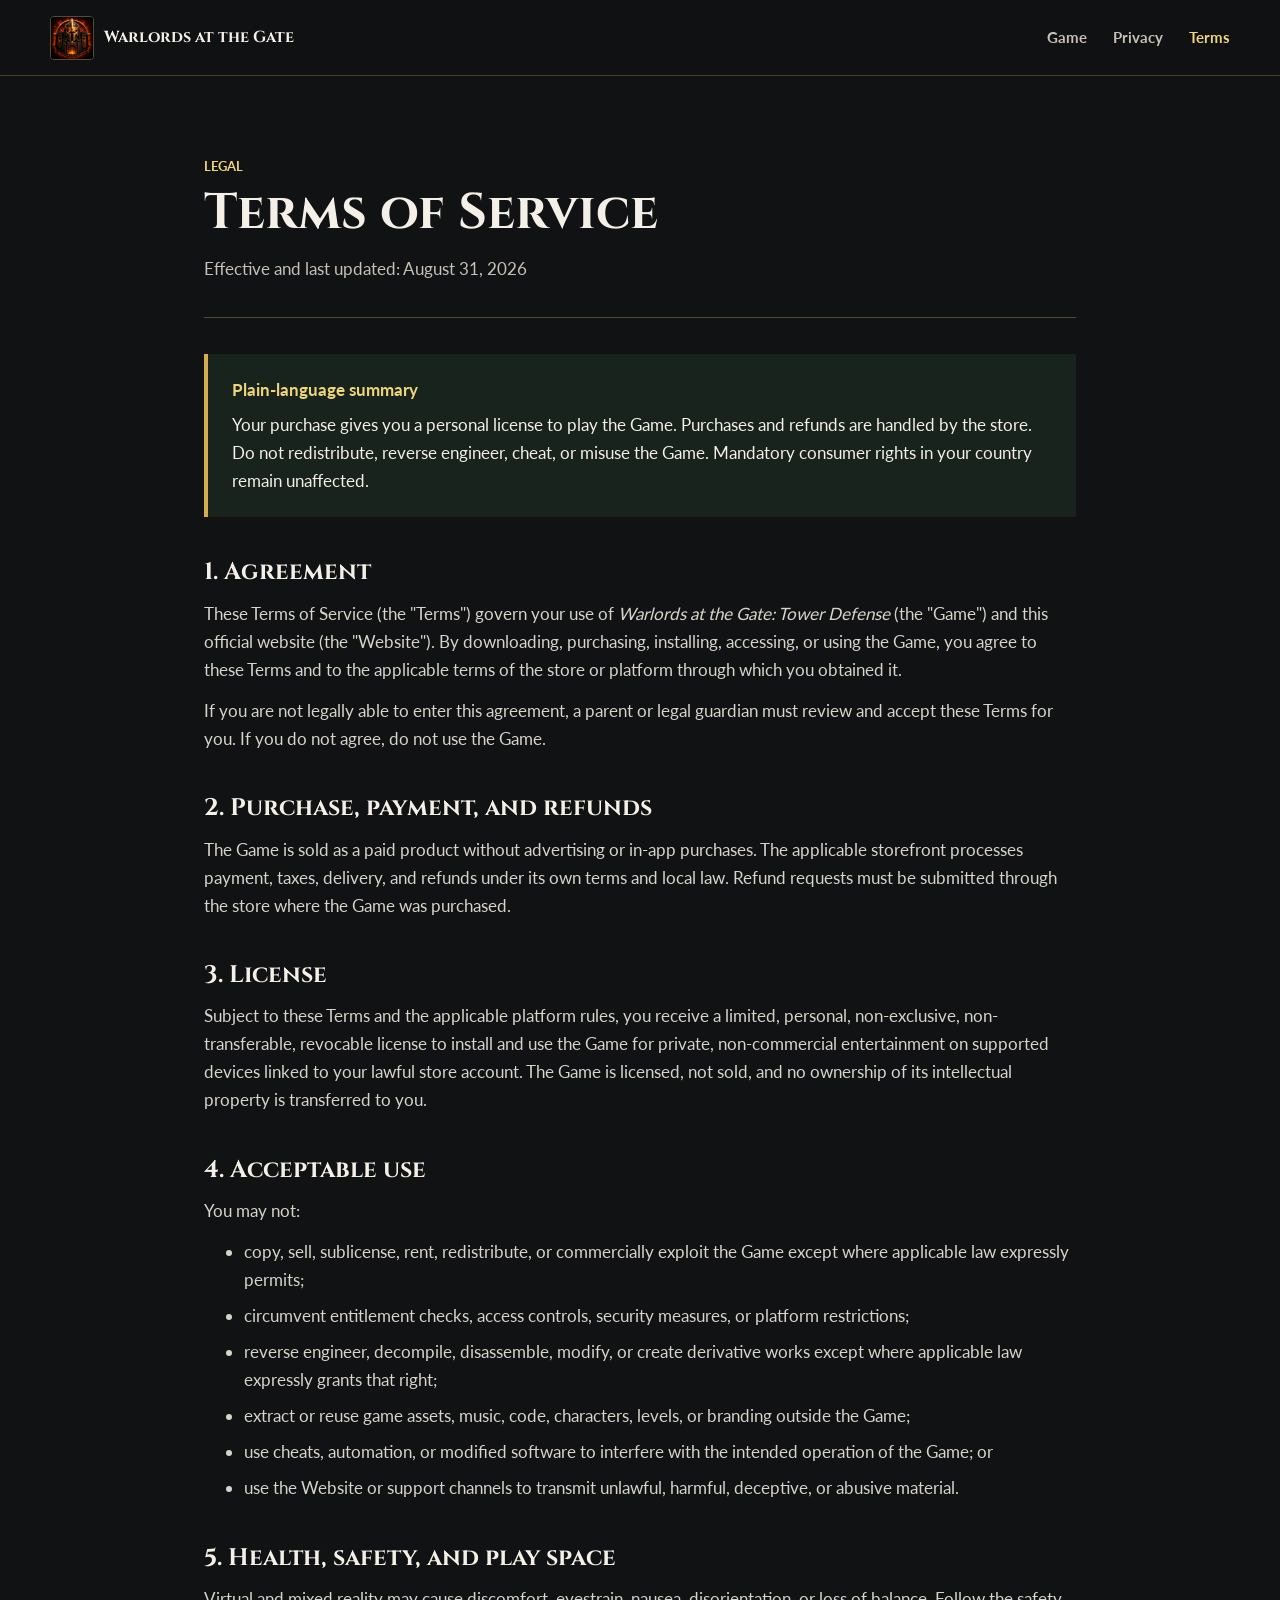
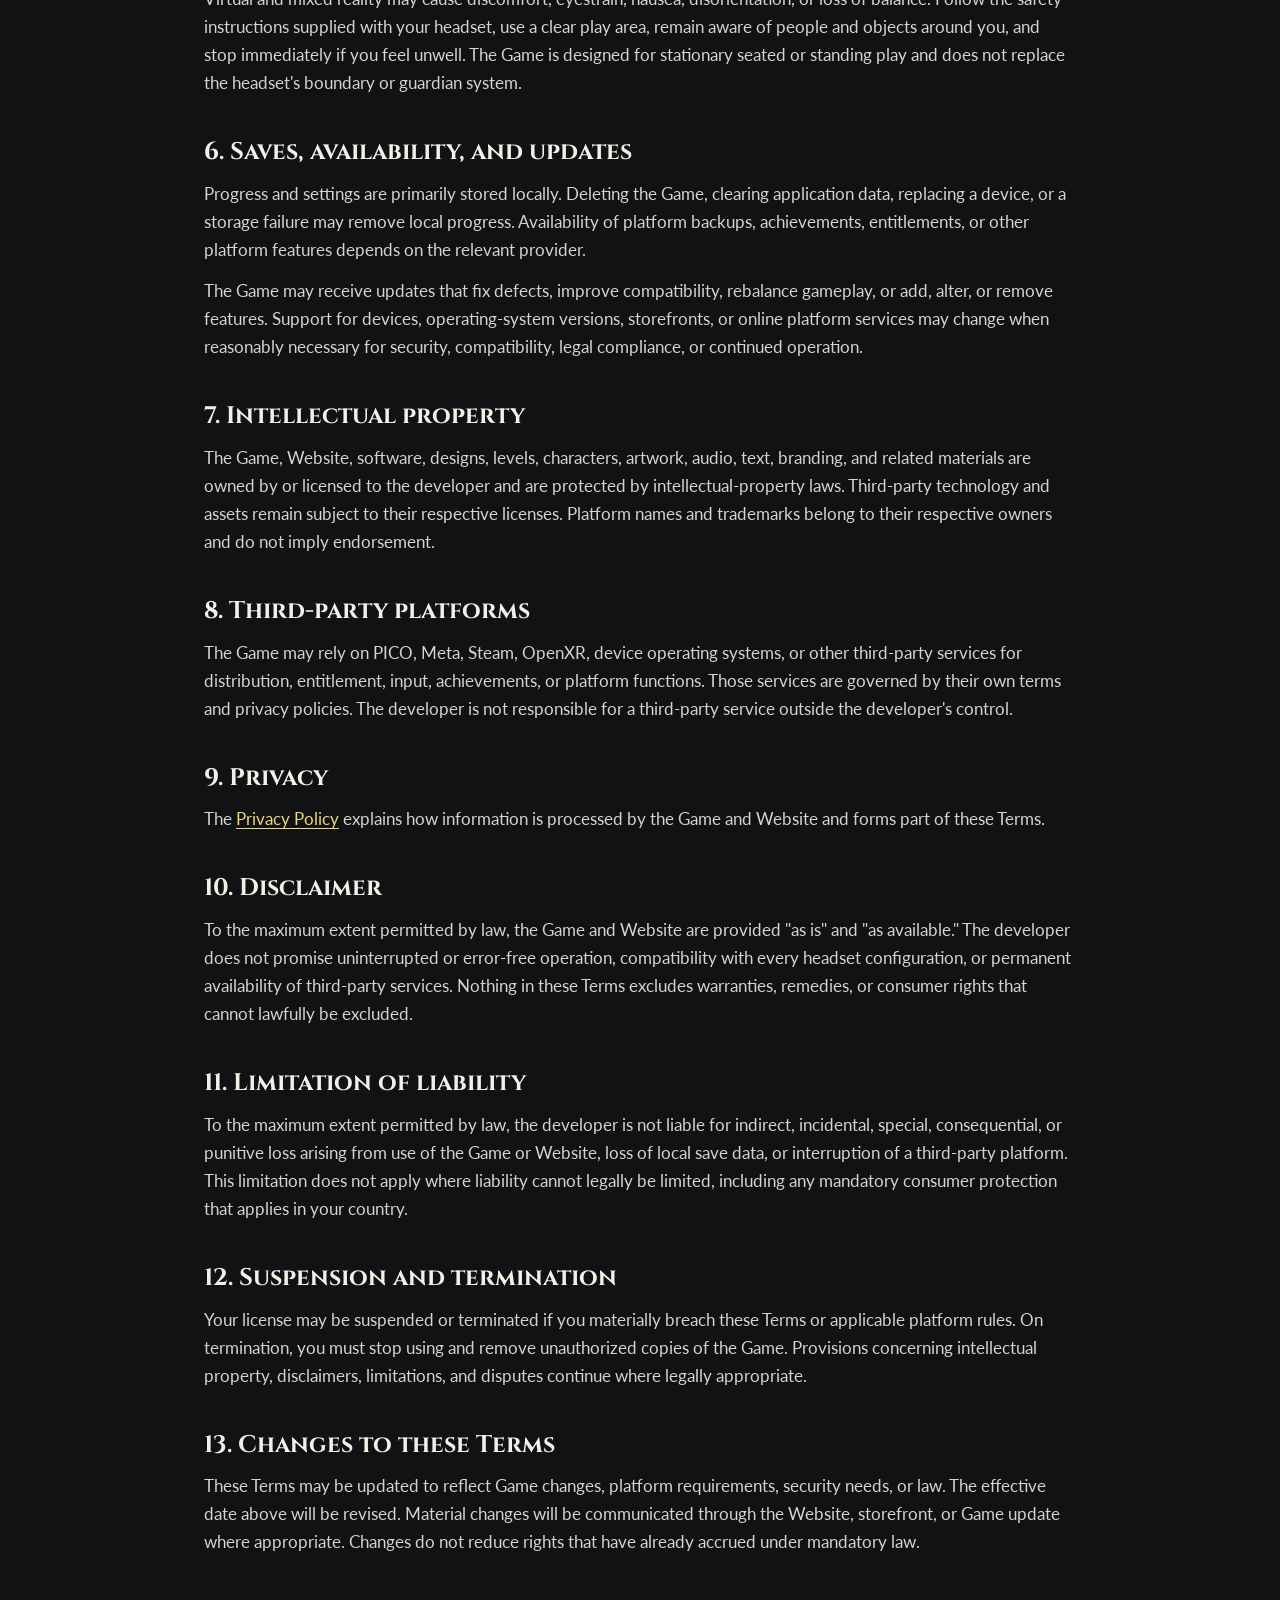
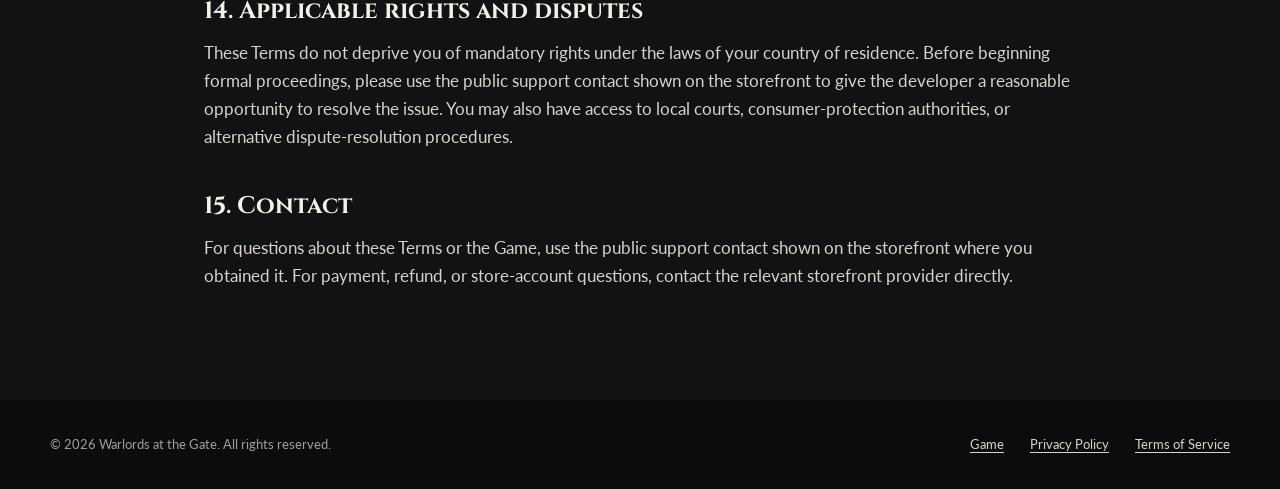
==== terms.html @ 56cf53b3 "Launch Warlords at the Gate website" ====
<!doctype html>
<html lang="en">
<head>
  <meta charset="utf-8">
  <meta name="viewport" content="width=device-width, initial-scale=1">
  <meta name="theme-color" content="#151515">
  <meta name="description" content="Terms of Service for Warlords at the Gate: Tower Defense and its official website.">
  <meta name="robots" content="index,follow">
  <link rel="canonical" href="https://zaazmedia.github.io/warlords-at-the-gate/terms.html">
  <meta property="og:type" content="website">
  <meta property="og:url" content="https://zaazmedia.github.io/warlords-at-the-gate/terms.html">
  <meta property="og:title" content="Terms of Service | Warlords at the Gate">
  <meta property="og:description" content="Terms of Service for Warlords at the Gate: Tower Defense and its official website.">
  <meta property="og:image" content="https://zaazmedia.github.io/warlords-at-the-gate/assets/images/citadel-defense.webp">
  <title>Terms of Service | Warlords at the Gate</title>
  <link rel="icon" href="assets/images/icon-256.png" type="image/png">
  <link rel="manifest" href="site.webmanifest">
  <link rel="stylesheet" href="assets/css/site.css">
</head>
<body class="legal-page">
  <a class="skip-link" href="#main">Skip to content</a>
  <header class="site-header">
    <a class="brand" href="index.html" aria-label="Warlords at the Gate home">
      <img src="assets/images/icon-256.png" alt="" width="44" height="44">
      <span>Warlords at the Gate</span>
    </a>
    <nav aria-label="Primary navigation">
      <a href="index.html">Game</a>
      <a href="privacy.html">Privacy</a>
      <a aria-current="page" href="terms.html">Terms</a>
    </nav>
  </header>

  <main id="main" class="legal-shell">
    <header class="legal-heading">
      <p class="eyebrow">Legal</p>
      <h1>Terms of Service</h1>
      <p>Effective and last updated: August 31, 2026</p>
    </header>

    <div class="legal-summary">
      <strong>Plain-language summary</strong>
      <p>Your purchase gives you a personal license to play the Game. Purchases and refunds are handled by the store. Do not redistribute, reverse engineer, cheat, or misuse the Game. Mandatory consumer rights in your country remain unaffected.</p>
    </div>

    <article class="legal-copy">
      <h2>1. Agreement</h2>
      <p>These Terms of Service (the "Terms") govern your use of <em>Warlords at the Gate: Tower Defense</em> (the "Game") and this official website (the "Website"). By downloading, purchasing, installing, accessing, or using the Game, you agree to these Terms and to the applicable terms of the store or platform through which you obtained it.</p>
      <p>If you are not legally able to enter this agreement, a parent or legal guardian must review and accept these Terms for you. If you do not agree, do not use the Game.</p>

      <h2>2. Purchase, payment, and refunds</h2>
      <p>The Game is sold as a paid product without advertising or in-app purchases. The applicable storefront processes payment, taxes, delivery, and refunds under its own terms and local law. Refund requests must be submitted through the store where the Game was purchased.</p>

      <h2>3. License</h2>
      <p>Subject to these Terms and the applicable platform rules, you receive a limited, personal, non-exclusive, non-transferable, revocable license to install and use the Game for private, non-commercial entertainment on supported devices linked to your lawful store account. The Game is licensed, not sold, and no ownership of its intellectual property is transferred to you.</p>

      <h2>4. Acceptable use</h2>
      <p>You may not:</p>
      <ul>
        <li>copy, sell, sublicense, rent, redistribute, or commercially exploit the Game except where applicable law expressly permits;</li>
        <li>circumvent entitlement checks, access controls, security measures, or platform restrictions;</li>
        <li>reverse engineer, decompile, disassemble, modify, or create derivative works except where applicable law expressly grants that right;</li>
        <li>extract or reuse game assets, music, code, characters, levels, or branding outside the Game;</li>
        <li>use cheats, automation, or modified software to interfere with the intended operation of the Game; or</li>
        <li>use the Website or support channels to transmit unlawful, harmful, deceptive, or abusive material.</li>
      </ul>

      <h2>5. Health, safety, and play space</h2>
      <p>Virtual and mixed reality may cause discomfort, eyestrain, nausea, disorientation, or loss of balance. Follow the safety instructions supplied with your headset, use a clear play area, remain aware of people and objects around you, and stop immediately if you feel unwell. The Game is designed for stationary seated or standing play and does not replace the headset's boundary or guardian system.</p>

      <h2>6. Saves, availability, and updates</h2>
      <p>Progress and settings are primarily stored locally. Deleting the Game, clearing application data, replacing a device, or a storage failure may remove local progress. Availability of platform backups, achievements, entitlements, or other platform features depends on the relevant provider.</p>
      <p>The Game may receive updates that fix defects, improve compatibility, rebalance gameplay, or add, alter, or remove features. Support for devices, operating-system versions, storefronts, or online platform services may change when reasonably necessary for security, compatibility, legal compliance, or continued operation.</p>

      <h2>7. Intellectual property</h2>
      <p>The Game, Website, software, designs, levels, characters, artwork, audio, text, branding, and related materials are owned by or licensed to the developer and are protected by intellectual-property laws. Third-party technology and assets remain subject to their respective licenses. Platform names and trademarks belong to their respective owners and do not imply endorsement.</p>

      <h2>8. Third-party platforms</h2>
      <p>The Game may rely on PICO, Meta, Steam, OpenXR, device operating systems, or other third-party services for distribution, entitlement, input, achievements, or platform functions. Those services are governed by their own terms and privacy policies. The developer is not responsible for a third-party service outside the developer's control.</p>

      <h2>9. Privacy</h2>
      <p>The <a href="privacy.html">Privacy Policy</a> explains how information is processed by the Game and Website and forms part of these Terms.</p>

      <h2>10. Disclaimer</h2>
      <p>To the maximum extent permitted by law, the Game and Website are provided "as is" and "as available." The developer does not promise uninterrupted or error-free operation, compatibility with every headset configuration, or permanent availability of third-party services. Nothing in these Terms excludes warranties, remedies, or consumer rights that cannot lawfully be excluded.</p>

      <h2>11. Limitation of liability</h2>
      <p>To the maximum extent permitted by law, the developer is not liable for indirect, incidental, special, consequential, or punitive loss arising from use of the Game or Website, loss of local save data, or interruption of a third-party platform. This limitation does not apply where liability cannot legally be limited, including any mandatory consumer protection that applies in your country.</p>

      <h2>12. Suspension and termination</h2>
      <p>Your license may be suspended or terminated if you materially breach these Terms or applicable platform rules. On termination, you must stop using and remove unauthorized copies of the Game. Provisions concerning intellectual property, disclaimers, limitations, and disputes continue where legally appropriate.</p>

      <h2>13. Changes to these Terms</h2>
      <p>These Terms may be updated to reflect Game changes, platform requirements, security needs, or law. The effective date above will be revised. Material changes will be communicated through the Website, storefront, or Game update where appropriate. Changes do not reduce rights that have already accrued under mandatory law.</p>

      <h2>14. Applicable rights and disputes</h2>
      <p>These Terms do not deprive you of mandatory rights under the laws of your country of residence. Before beginning formal proceedings, please use the public support contact shown on the storefront to give the developer a reasonable opportunity to resolve the issue. You may also have access to local courts, consumer-protection authorities, or alternative dispute-resolution procedures.</p>

      <h2>15. Contact</h2>
      <p>For questions about these Terms or the Game, use the public support contact shown on the storefront where you obtained it. For payment, refund, or store-account questions, contact the relevant storefront provider directly.</p>
    </article>
  </main>

  <footer class="site-footer">
    <p>&copy; 2026 Warlords at the Gate. All rights reserved.</p>
    <nav aria-label="Legal navigation"><a href="index.html">Game</a><a href="privacy.html">Privacy Policy</a><a href="terms.html">Terms of Service</a></nav>
  </footer>
</body>
</html>
---- assets/css/site.css ----
@font-face {
  font-family: "Cinzel";
  src: url("../fonts/Cinzel.ttf") format("truetype");
  font-display: swap;
}

@font-face {
  font-family: "Lato";
  src: url("../fonts/Lato-Regular.ttf") format("truetype");
  font-display: swap;
}

@font-face {
  font-family: "Lato";
  src: url("../fonts/Lato-Bold.ttf") format("truetype");
  font-weight: 700;
  font-display: swap;
}

:root {
  color-scheme: dark;
  --ink: #f4f0e7;
  --muted: #c6c2b8;
  --night: #111213;
  --stone: #1b1d1e;
  --stone-light: #272a2b;
  --forest: #18231d;
  --gold: #d4ad4f;
  --gold-bright: #f0d67b;
  --red: #a52f2b;
  --blue: #4a7e9f;
  --line: #554a33;
  --max-width: 1180px;
}

* {
  box-sizing: border-box;
}

html {
  scroll-behavior: smooth;
  background: var(--night);
}

body {
  margin: 0;
  color: var(--ink);
  background: var(--night);
  font-family: "Lato", system-ui, sans-serif;
  font-size: 17px;
  line-height: 1.65;
}

img {
  display: block;
  max-width: 100%;
}

a {
  color: var(--gold-bright);
  text-underline-offset: 0.2em;
}

a:hover {
  color: #ffffff;
}

h1,
h2,
h3 {
  margin: 0;
  font-family: "Cinzel", Georgia, serif;
  font-weight: 700;
  line-height: 1.15;
  letter-spacing: 0;
}

h1 {
  font-size: 64px;
}

h2 {
  font-size: 38px;
}

h3 {
  font-size: 23px;
}

p {
  margin: 0;
}

.skip-link {
  position: fixed;
  z-index: 100;
  top: 12px;
  left: 12px;
  padding: 10px 14px;
  color: var(--night);
  background: var(--gold-bright);
  transform: translateY(-160%);
}

.skip-link:focus {
  transform: translateY(0);
}

.site-header {
  position: absolute;
  z-index: 20;
  top: 0;
  left: 0;
  right: 0;
  display: flex;
  align-items: center;
  justify-content: space-between;
  min-height: 76px;
  padding: 12px max(24px, calc((100% - var(--max-width)) / 2));
  border-bottom: 1px solid rgba(212, 173, 79, 0.3);
  background: rgba(17, 18, 19, 0.92);
}

.brand {
  display: flex;
  align-items: center;
  gap: 10px;
  color: var(--ink);
  font-family: "Cinzel", Georgia, serif;
  font-size: 16px;
  font-weight: 700;
  text-decoration: none;
}

.brand img {
  width: 44px;
  height: 44px;
  object-fit: cover;
  border: 1px solid var(--line);
  border-radius: 4px;
}

.site-header nav,
.site-footer nav {
  display: flex;
  align-items: center;
  gap: 26px;
}

.site-header nav a {
  color: var(--muted);
  font-size: 15px;
  font-weight: 700;
  text-decoration: none;
}

.site-header nav a:hover,
.site-header nav a[aria-current="page"] {
  color: var(--gold-bright);
}

.hero {
  position: relative;
  display: grid;
  align-items: center;
  min-height: 780px;
  height: 86svh;
  max-height: 920px;
  overflow: hidden;
  border-bottom: 1px solid var(--line);
}

.hero-media,
.hero-shade {
  position: absolute;
  inset: 0;
  width: 100%;
  height: 100%;
}

.hero-media {
  object-fit: cover;
  object-position: center;
}

.hero-shade {
  background: rgba(5, 7, 8, 0.42);
  box-shadow: inset 620px 0 200px rgba(5, 7, 8, 0.82);
}

.hero-content {
  position: relative;
  z-index: 2;
  width: min(640px, calc(100% - 48px));
  margin: 92px max(24px, calc((100% - var(--max-width)) / 2)) 0;
}

.hero-logo {
  width: 390px;
  max-height: 260px;
  margin-bottom: 12px;
  object-fit: contain;
  object-position: left center;
}

.hero h1 {
  max-width: 620px;
  text-shadow: 0 3px 18px #000000;
}

.hero-copy {
  max-width: 600px;
  margin-top: 18px;
  color: #f4f0e7;
  font-size: 21px;
  line-height: 1.55;
  text-shadow: 0 2px 10px #000000;
}

.hero-actions {
  display: flex;
  flex-wrap: wrap;
  gap: 12px;
  margin-top: 28px;
}

.button {
  display: inline-flex;
  align-items: center;
  justify-content: center;
  min-height: 48px;
  padding: 11px 18px;
  border: 1px solid var(--gold);
  border-radius: 5px;
  font-weight: 700;
  text-decoration: none;
}

.button-primary {
  color: #17120a;
  background: var(--gold-bright);
}

.button-primary:hover {
  color: #000000;
  background: #ffffff;
}

.button-secondary {
  color: var(--ink);
  background: rgba(17, 18, 19, 0.78);
}

.release-note {
  margin-top: 18px;
  color: var(--muted);
  font-size: 14px;
}

.fact-band {
  display: grid;
  grid-template-columns: repeat(4, 1fr);
  width: 100%;
  padding: 22px max(24px, calc((100% - var(--max-width)) / 2));
  background: var(--stone-light);
  border-bottom: 1px solid var(--line);
}

.fact-band div {
  display: flex;
  align-items: baseline;
  justify-content: center;
  gap: 9px;
  min-height: 42px;
  padding: 0 18px;
  border-right: 1px solid #464849;
}

.fact-band div:last-child {
  border-right: 0;
}

.fact-band strong {
  color: var(--gold-bright);
  font-family: "Cinzel", Georgia, serif;
  font-size: 28px;
}

.fact-band span {
  color: var(--muted);
  font-size: 14px;
}

.section {
  padding: 96px max(24px, calc((100% - var(--max-width)) / 2));
}

.section-heading {
  max-width: 780px;
  margin-bottom: 48px;
}

.section-heading h2,
.showcase-copy h2 {
  margin-top: 8px;
}

.section-heading > p:last-child,
.showcase-copy > p {
  margin-top: 16px;
  color: var(--muted);
  font-size: 19px;
}

.eyebrow {
  color: var(--gold-bright);
  font-size: 13px;
  font-weight: 700;
  text-transform: uppercase;
}

.modes {
  background: var(--night);
}

.mode-grid {
  display: grid;
  grid-template-columns: repeat(2, minmax(0, 1fr));
  gap: 24px;
}

.mode-item {
  display: grid;
  grid-template-columns: 68px 1fr;
  gap: 20px;
  min-height: 250px;
  padding: 28px;
  border: 1px solid #514528;
  border-top: 4px solid var(--red);
  border-radius: 6px;
  background: var(--stone);
}

.mode-item:last-child {
  border-top-color: var(--blue);
}

.mode-item p {
  margin-top: 14px;
  color: var(--muted);
}

.mode-number {
  color: #d85b45;
  font-family: "Cinzel", Georgia, serif;
  font-size: 40px;
  font-weight: 700;
}

.mode-number-beast {
  color: #75a8c6;
}

.showcase {
  display: grid;
  grid-template-columns: minmax(0, 1.45fr) minmax(340px, 0.55fr);
  align-items: stretch;
  min-height: 650px;
  background: #0e1112;
  border-top: 1px solid var(--line);
  border-bottom: 1px solid var(--line);
}

.showcase-media {
  min-height: 540px;
  overflow: hidden;
}

.showcase-media img {
  width: 100%;
  height: 100%;
  object-fit: cover;
}

.showcase-copy {
  display: flex;
  flex-direction: column;
  justify-content: center;
  padding: 64px max(30px, calc((100vw - var(--max-width)) / 2));
  border-left: 1px solid var(--line);
  background: var(--forest);
}

.feature-list {
  margin: 26px 0 0;
  padding-left: 22px;
  color: var(--ink);
}

.feature-list li + li {
  margin-top: 8px;
}

.battlefields {
  background: var(--stone);
}

.gallery {
  display: grid;
  grid-template-columns: repeat(2, minmax(0, 1fr));
  gap: 22px;
}

.gallery figure {
  margin: 0;
  overflow: hidden;
  border: 1px solid #494949;
  border-radius: 6px;
  background: var(--night);
}

.gallery-main {
  grid-column: 1 / -1;
}

.gallery img {
  width: 100%;
  aspect-ratio: 16 / 9;
  object-fit: cover;
}

.gallery figcaption {
  min-height: 58px;
  padding: 15px 18px;
  color: var(--muted);
  font-size: 15px;
}

.feature-band {
  padding: 92px max(24px, calc((100% - var(--max-width)) / 2));
  background: #182025;
}

.section-heading.compact {
  margin-bottom: 36px;
}

.feature-grid {
  display: grid;
  grid-template-columns: repeat(4, minmax(0, 1fr));
  border-top: 1px solid #485866;
  border-bottom: 1px solid #485866;
}

.feature-grid article {
  min-height: 190px;
  padding: 28px 22px;
  border-right: 1px solid #485866;
}

.feature-grid article:last-child {
  border-right: 0;
}

.feature-grid h3 {
  font-size: 19px;
}

.feature-grid p {
  margin-top: 13px;
  color: var(--muted);
  font-size: 15px;
}

.closing-band {
  display: grid;
  grid-template-columns: minmax(240px, 420px) minmax(0, 600px);
  align-items: center;
  justify-content: center;
  gap: 56px;
  padding: 66px 24px;
  background: #24191a;
  border-top: 1px solid #70413c;
  border-bottom: 1px solid var(--line);
}

.closing-band img {
  width: 100%;
  max-height: 270px;
  object-fit: contain;
}

.closing-band p {
  margin-top: 14px;
  color: var(--muted);
  font-size: 18px;
}

.site-footer {
  display: grid;
  grid-template-columns: auto 1fr;
  align-items: center;
  gap: 18px 40px;
  padding: 34px max(24px, calc((100% - var(--max-width)) / 2));
  color: #9f9f9b;
  background: #0b0c0d;
  font-size: 13px;
}

.site-footer nav {
  justify-content: flex-end;
}

.site-footer a {
  color: #d8d4ca;
}

.trademark-note {
  grid-column: 1 / -1;
  border-top: 1px solid #2b2d2e;
  padding-top: 16px;
}

.legal-page .site-header {
  position: relative;
}

.legal-shell {
  max-width: 920px;
  margin: 0 auto;
  padding: 80px 24px 110px;
}

.legal-heading {
  padding-bottom: 34px;
  border-bottom: 1px solid var(--line);
}

.legal-heading h1 {
  margin-top: 8px;
  font-size: 50px;
}

.legal-heading > p:last-child {
  margin-top: 12px;
  color: var(--muted);
}

.legal-summary {
  margin: 36px 0;
  padding: 22px 24px;
  border-left: 4px solid var(--gold);
  background: var(--forest);
}

.legal-summary strong {
  color: var(--gold-bright);
}

.legal-summary p {
  margin-top: 7px;
}

.legal-copy h2 {
  margin-top: 42px;
  font-size: 24px;
}

.legal-copy p,
.legal-copy ul {
  margin-top: 13px;
  color: #d7d4cc;
}

.legal-copy li + li {
  margin-top: 8px;
}

.not-found {
  display: grid;
  place-items: center;
  min-height: 100svh;
  padding: 24px;
  text-align: center;
  background: var(--stone);
}

.not-found main {
  max-width: 640px;
}

.not-found img {
  width: 420px;
  max-height: 280px;
  margin: 0 auto 12px;
  object-fit: contain;
}

.not-found h1 {
  margin-top: 7px;
  font-size: 46px;
}

.not-found p:not(.eyebrow) {
  margin: 16px 0 26px;
  color: var(--muted);
}

@media (max-width: 900px) {
  h1 {
    font-size: 48px;
  }

  h2 {
    font-size: 32px;
  }

  .hero {
    min-height: 720px;
    height: 84svh;
  }

  .hero-shade {
    background: rgba(5, 7, 8, 0.58);
    box-shadow: inset 420px 0 180px rgba(5, 7, 8, 0.76);
  }

  .fact-band {
    grid-template-columns: repeat(2, 1fr);
  }

  .fact-band div:nth-child(2) {
    border-right: 0;
  }

  .fact-band div:nth-child(-n + 2) {
    border-bottom: 1px solid #464849;
  }

  .showcase {
    grid-template-columns: 1fr;
  }

  .showcase-copy {
    padding: 54px 32px;
    border-top: 1px solid var(--line);
    border-left: 0;
  }

  .feature-grid {
    grid-template-columns: repeat(2, minmax(0, 1fr));
  }

  .feature-grid article:nth-child(2) {
    border-right: 0;
  }

  .feature-grid article:nth-child(-n + 2) {
    border-bottom: 1px solid #485866;
  }
}

@media (max-width: 680px) {
  body {
    font-size: 16px;
  }

  h1 {
    font-size: 38px;
  }

  h2 {
    font-size: 28px;
  }

  .site-header {
    position: relative;
    align-items: flex-start;
    min-height: auto;
    padding: 12px 16px;
    background: #111213;
  }

  .brand span {
    display: none;
  }

  .site-header nav {
    flex-wrap: wrap;
    justify-content: flex-end;
    gap: 6px 15px;
  }

  .site-header nav a {
    font-size: 13px;
  }

  .hero {
    min-height: 670px;
    height: 82svh;
  }

  .hero-media {
    object-position: 58% center;
  }

  .hero-shade {
    background: rgba(5, 7, 8, 0.62);
    box-shadow: inset 0 -250px 170px rgba(5, 7, 8, 0.72);
  }

  .hero-content {
    align-self: end;
    width: calc(100% - 32px);
    margin: 0 16px 42px;
  }

  .hero-logo {
    width: 300px;
    max-height: 200px;
    margin-bottom: 6px;
  }

  .hero-copy {
    font-size: 18px;
  }

  .hero-actions {
    display: grid;
    grid-template-columns: 1fr;
  }

  .fact-band {
    padding: 12px 16px;
  }

  .fact-band div {
    flex-direction: column;
    align-items: center;
    gap: 0;
    padding: 10px 7px;
    text-align: center;
  }

  .section,
  .feature-band {
    padding: 72px 18px;
  }

  .mode-grid,
  .gallery,
  .closing-band {
    grid-template-columns: 1fr;
  }

  .mode-item {
    grid-template-columns: 48px 1fr;
    min-height: auto;
    padding: 24px 20px;
  }

  .showcase-media {
    min-height: 330px;
  }

  .showcase-copy {
    padding: 48px 20px;
  }

  .gallery-main {
    grid-column: auto;
  }

  .feature-grid {
    grid-template-columns: 1fr;
  }

  .feature-grid article,
  .feature-grid article:nth-child(2) {
    min-height: auto;
    border-right: 0;
    border-bottom: 1px solid #485866;
  }

  .feature-grid article:last-child {
    border-bottom: 0;
  }

  .closing-band {
    gap: 24px;
    padding: 52px 20px;
    text-align: center;
  }

  .closing-band img {
    max-height: 210px;
  }

  .site-footer {
    grid-template-columns: 1fr;
  }

  .site-footer nav {
    flex-wrap: wrap;
    justify-content: flex-start;
    gap: 8px 18px;
  }

  .trademark-note {
    grid-column: auto;
  }

  .legal-shell {
    padding: 58px 18px 80px;
  }

  .legal-heading h1,
  .not-found h1 {
    font-size: 36px;
  }
}

@media (prefers-reduced-motion: reduce) {
  html {
    scroll-behavior: auto;
  }
}
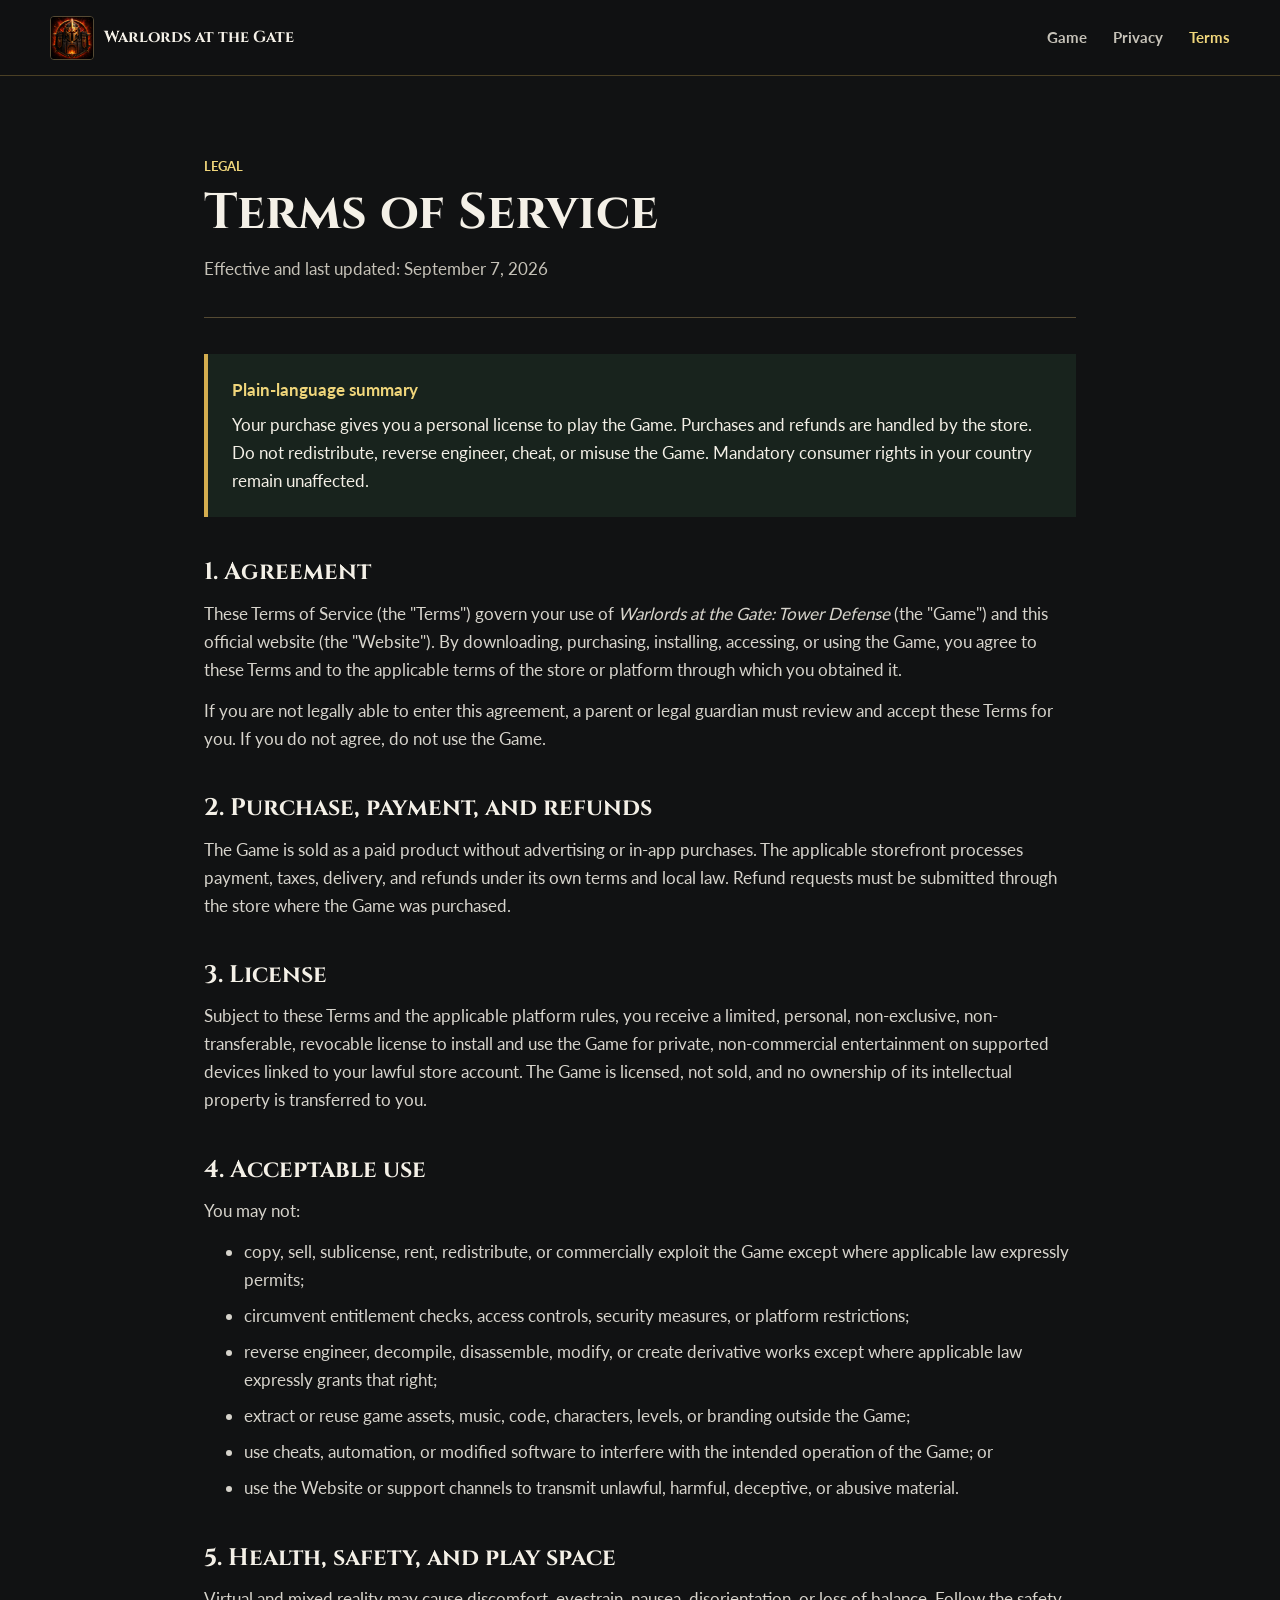
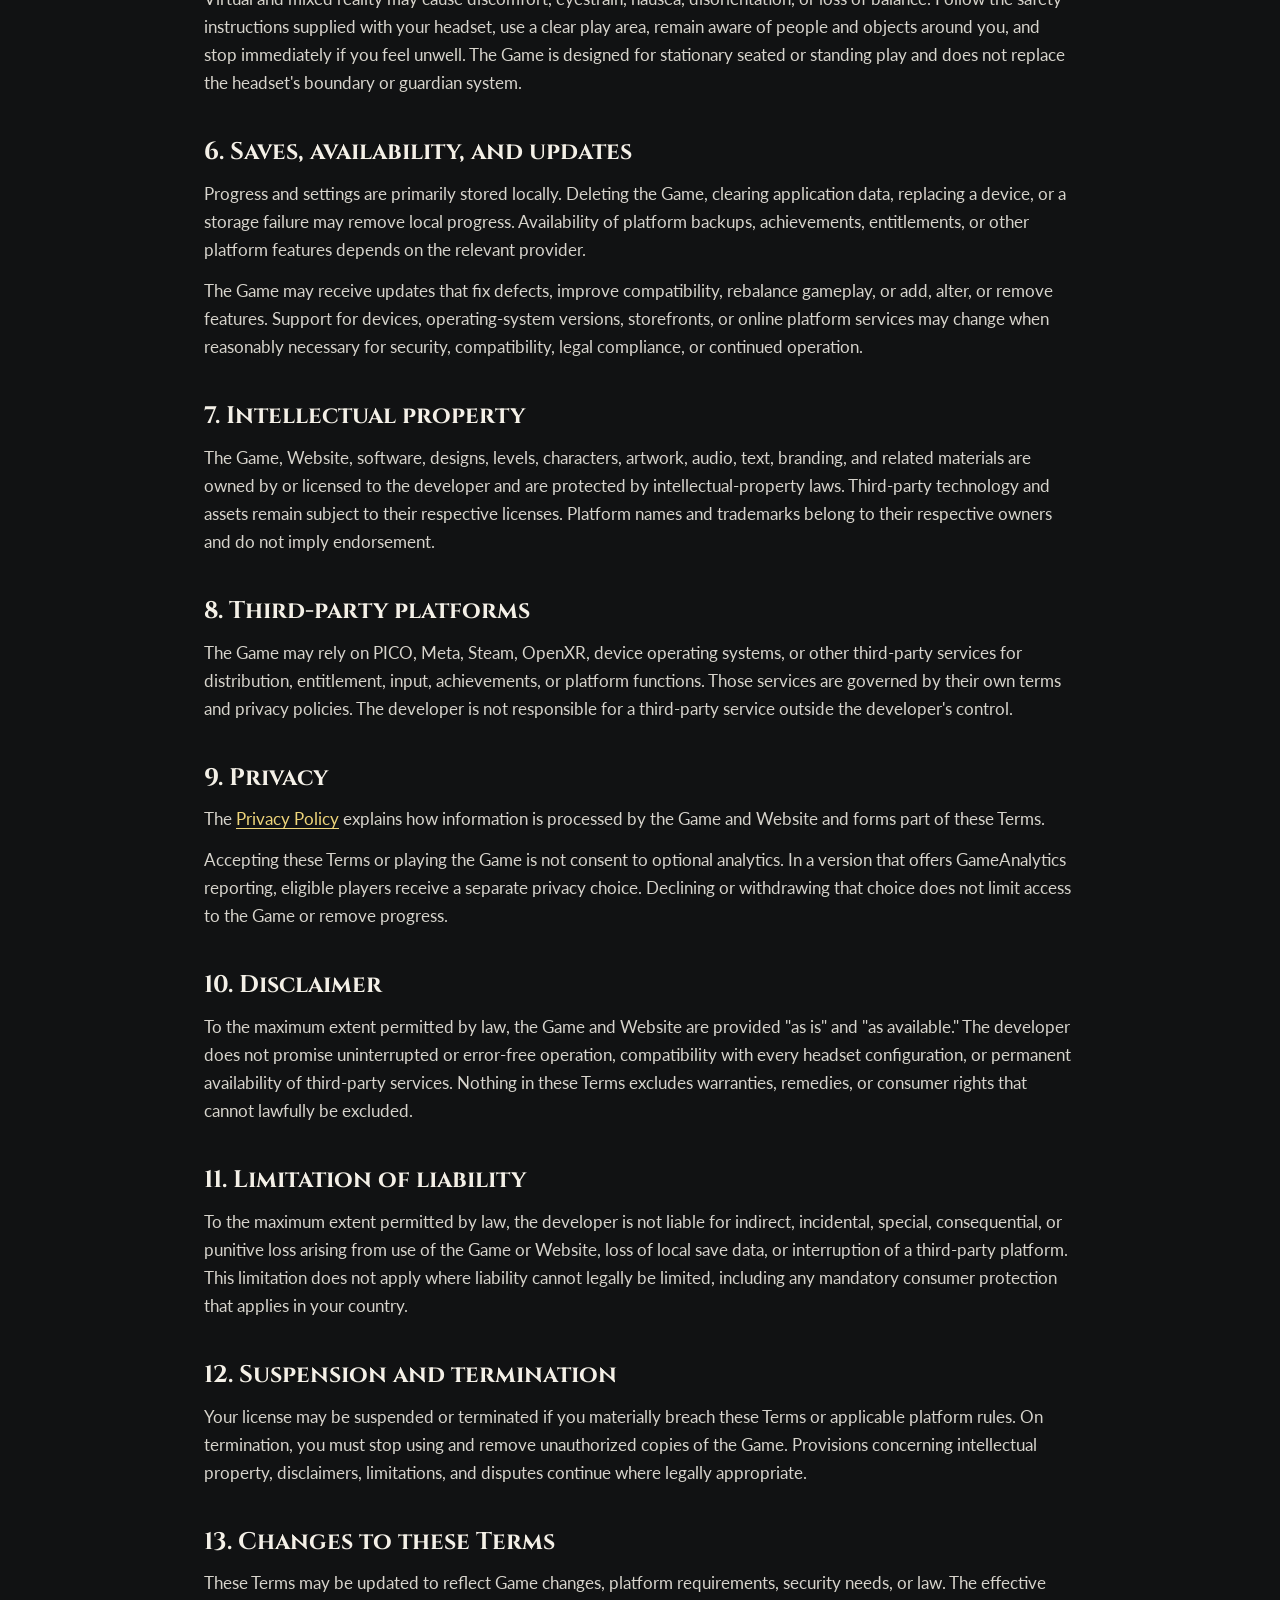
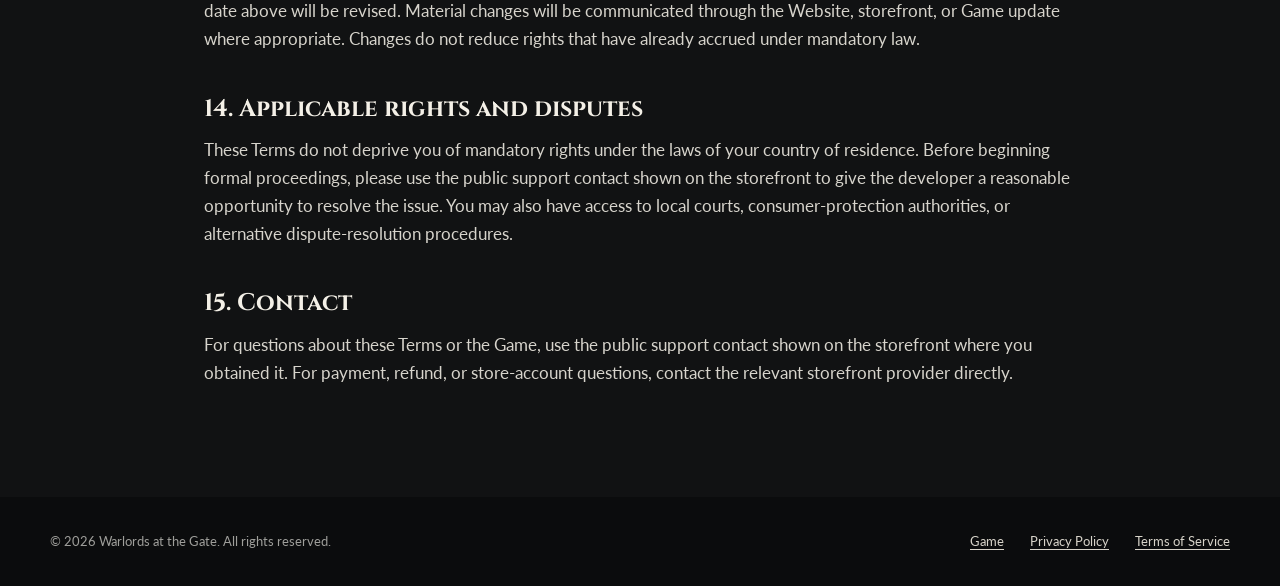
==== commit 3d0d48ef: "Document optional analytics and player privacy controls Describe the forthcoming opt-in analytics up" ====
--- a/terms.html
+++ b/terms.html
@@ -35,7 +35,7 @@
     <header class="legal-heading">
       <p class="eyebrow">Legal</p>
       <h1>Terms of Service</h1>
-      <p>Effective and last updated: August 31, 2026</p>
+      <p>Effective and last updated: September 7, 2026</p>
     </header>
 
     <div class="legal-summary">
@@ -80,6 +80,7 @@
 
       <h2>9. Privacy</h2>
       <p>The <a href="privacy.html">Privacy Policy</a> explains how information is processed by the Game and Website and forms part of these Terms.</p>
+      <p>Accepting these Terms or playing the Game is not consent to optional analytics. In a version that offers GameAnalytics reporting, eligible players receive a separate privacy choice. Declining or withdrawing that choice does not limit access to the Game or remove progress.</p>
 
       <h2>10. Disclaimer</h2>
       <p>To the maximum extent permitted by law, the Game and Website are provided "as is" and "as available." The developer does not promise uninterrupted or error-free operation, compatibility with every headset configuration, or permanent availability of third-party services. Nothing in these Terms excludes warranties, remedies, or consumer rights that cannot lawfully be excluded.</p>
